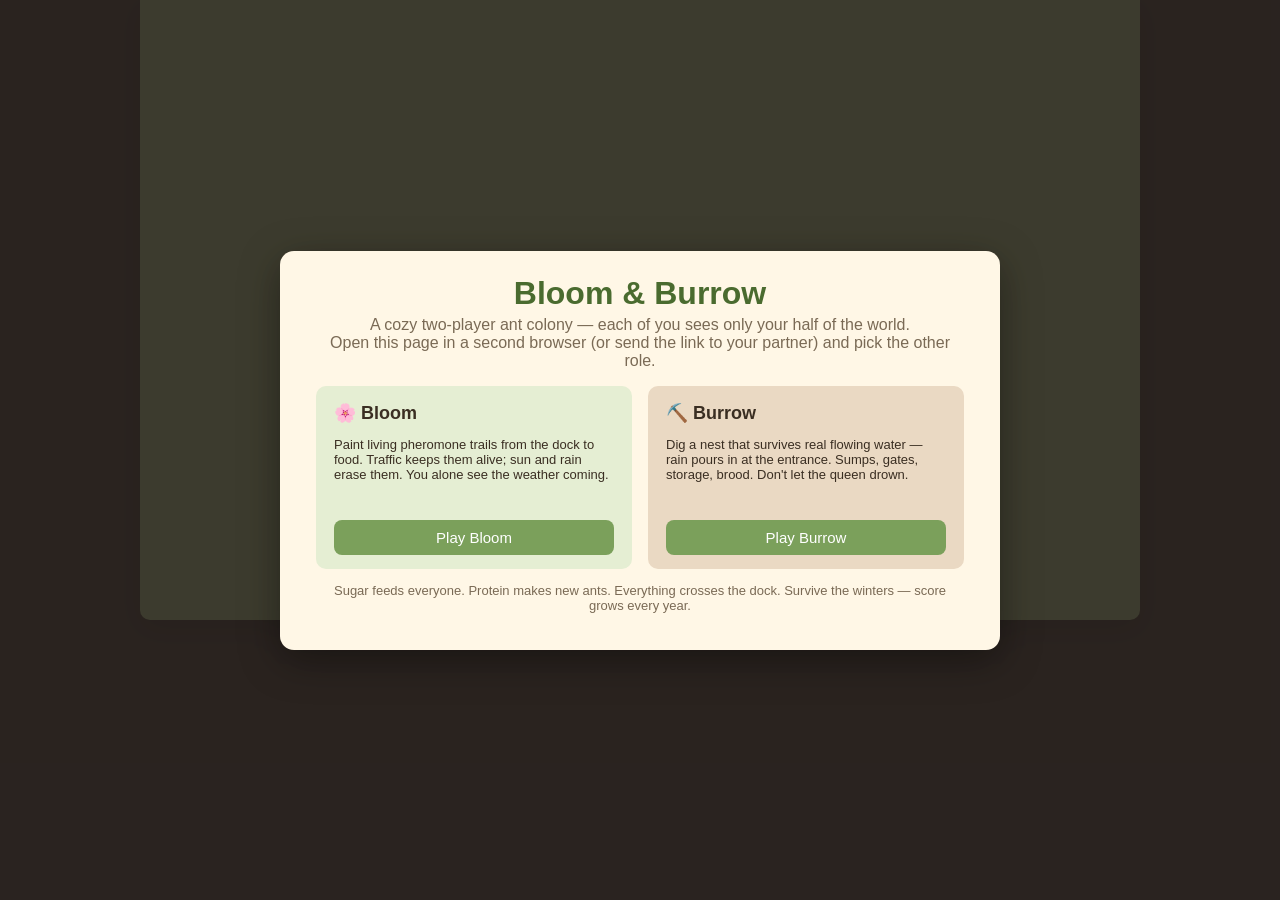
==== web/index.html @ 0b136b85 "Add Bloom & Burrow: networked two-player ant colony game A cozy asymmetric co-op where two players s" ====
<!DOCTYPE html>
<html lang="en">
<head>
<meta charset="UTF-8">
<meta name="viewport" content="width=device-width, initial-scale=1.0, maximum-scale=1.0, user-scalable=no">
<meta name="theme-color" content="#2b2420">
<title>Bloom &amp; Burrow</title>
<script>
// If served via the apache symlink (https://shnei.de/antgame/), hop over to
// the game server itself so the API is same-origin (no mixed-content issues).
// Keeps query params (?role=…&bot=1) intact.
if (location.protocol === 'https:') {
  location.replace('http://' + location.hostname + ':8420/' + location.search);
}
</script>
<link rel="stylesheet" href="style.css">
</head>
<body>
<div id="topbar" class="hidden">
  <span id="seasonPill">Spring · Y1</span>
  <div id="seasonBar"><div id="seasonFill"></div></div>
  <span id="antInfo"></span>
  <span id="dockInfo"></span>
  <span id="scoreInfo"></span>
  <button id="muteBtn" title="toggle sound">🔊</button>
  <span id="roleInfo" class="right"></span>
</div>

<div id="bloomBar" class="rolebar hidden">
  <span id="forecast">☀️</span>
  <span class="meter">Pheromone <div id="pherBar"><div id="pherFill"></div></div> <b id="pherVal"></b></span>
  <button id="recallBtn">Recall foragers</button>
  <button id="eraseBtn">✕ Erase</button>
  <span class="hint"><b>Drag from the dock</b> (or branch off a trail) to route your ants.
    Ants carry one 🍯 and one 🥩 at once — route through both! Traffic feeds every trail
    it crosses; unused ones fade. Erase: right-click or the Erase button.</span>
</div>

<div id="burrowBar" class="rolebar hidden">
  <span id="storeInfo"></span>
  <span id="queenInfo"></span>
  <span class="tools">
    <button class="tool active" data-tool="dig">⛏ Dig</button>
    <button class="tool" data-tool="stockpile">▦ Stockpile</button>
    <button class="tool" data-tool="nursery">♥ Nursery</button>
    <button class="tool" data-tool="gate">🚪 Gate</button>
    <button class="tool" data-tool="egg">🥚 Egg</button>
  </span>
  <label class="alloc">Outside workers: <b id="allocVal">4</b>
    <input type="range" id="allocSlider" min="0" max="12" value="4">
  </label>
</div>

<canvas id="view" width="1000" height="620"></canvas>
<div id="toasts"></div>

<div id="overlay">
  <div class="panel" id="lobby">
    <h1>Bloom &amp; Burrow</h1>
    <p class="sub">A cozy two-player ant colony — each of you sees only your half of the world.<br>
    Open this page in a second browser (or send the link to your partner) and pick the other role.</p>
    <div class="roles">
      <div class="rolecard bloom">
        <h2>🌸 Bloom</h2>
        <p>Paint living pheromone trails from the dock to food. Traffic keeps them
           alive; sun and rain erase them. You alone see the weather coming.</p>
        <button id="joinBloom">Play Bloom</button>
        <p class="taken hidden" id="bloomTaken">taken</p>
      </div>
      <div class="rolecard burrow">
        <h2>⛏️ Burrow</h2>
        <p>Dig a nest that survives real flowing water — rain pours in at the
           entrance. Sumps, gates, storage, brood. Don't let the queen drown.</p>
        <button id="joinBurrow">Play Burrow</button>
        <p class="taken hidden" id="burrowTaken">taken</p>
      </div>
    </div>
    <p class="tip">Sugar feeds everyone. Protein makes new ants. Everything crosses the dock. Survive the winters — score grows every year.</p>
  </div>
  <div class="panel hidden" id="waiting">
    <h1>Waiting for your partner…</h1>
    <p class="sub">The game starts as soon as both roles are filled.</p>
    <p class="tip">Share this link: <b id="shareUrl"></b></p>
    <button id="botBtn">🤖 Play with a bot partner</button>
    <p class="tip">The bot plays the other role decently — perfect for testing solo.
       A human can take over from it at any time.</p>
  </div>
  <div class="panel hidden" id="gameover">
    <h1>The colony has fallen</h1>
    <p class="sub" id="overMsg"></p>
    <button id="restartBtn">Start a new colony</button>
  </div>
</div>

<script src="client.js"></script>
</body>
</html>
---- web/style.css ----
html, body {
  margin: 0; padding: 0;
  background: #2b2420;
  font-family: "Segoe UI", "Helvetica Neue", sans-serif;
  color: #3a2e22;
  display: flex; flex-direction: column; align-items: center;
  min-height: 100vh;
}
.hidden { display: none !important; }

#topbar, .rolebar {
  width: min(1000px, 98vw);
  background: #fff7e6;
  display: flex; align-items: center; gap: 14px;
  padding: 8px 14px; box-sizing: border-box;
  font-size: 14px;
}
#topbar { margin-top: 10px; border-radius: 10px 10px 0 0; border-bottom: 1px solid #e8dcc0; flex-wrap: wrap; }
#topbar > span { white-space: nowrap; }   /* wrap between items, never inside them */
.rolebar { border-bottom: 1px solid #e8dcc0; flex-wrap: wrap; }

#seasonPill {
  background: #8fbf6b; padding: 3px 12px; border-radius: 12px; font-weight: 600; white-space: nowrap;
}
#seasonBar { width: 110px; height: 9px; background: #e5dcc5; border-radius: 5px; overflow: hidden; }
#seasonFill { height: 100%; width: 0; background: #8fbf6b; }
.right { margin-left: auto; color: #7a6a55; }
.hint { color: #8a7a60; font-size: 12px; }
.meter { display: flex; align-items: center; gap: 6px; font-size: 13px; white-space: nowrap; }
#pherBar { width: 90px; height: 10px; background: #e5dcc5; border-radius: 5px; overflow: hidden; }
#pherFill { height: 100%; width: 100%; background: #8a5aa8; }
#muteBtn { background: transparent; color: #7a6a55; font-size: 15px; padding: 2px 6px; }

button {
  font: inherit; font-size: 13px;
  background: #7ba05b; color: #fff; border: none;
  border-radius: 8px; padding: 6px 14px; cursor: pointer;
}
button:hover { filter: brightness(1.08); }
button.warn, button#recallBtn.on { background: #c05030; }
.tool { background: #a58a5f; }
.tool.active { background: #6b4a2f; box-shadow: 0 0 0 2px #f3d34a inset; }
.alloc { display: flex; align-items: center; gap: 8px; font-size: 13px; margin-left: auto; }
#allocSlider { width: 130px; }

canvas {
  /* display size is set by fitCanvas() in client.js so the whole world —
     especially the pit — always fits on screen; this is just the pre-JS state */
  max-width: 98vw;
  display: block;
  border-radius: 0 0 10px 10px;
  box-shadow: 0 8px 30px rgba(0,0,0,.5);
  background: #a4c47e;
  touch-action: none;   /* drawing trails must not scroll the page */
}
button { touch-action: manipulation; }
#eraseBtn.on { background: #c05030; }

#toasts {
  /* bottom of the play area — never on top of the toolbars */
  position: fixed; bottom: 24px; left: 50%; transform: translateX(-50%);
  display: flex; flex-direction: column-reverse; gap: 6px; align-items: center;
  pointer-events: none; z-index: 40;
}
.toast {
  background: rgba(70,90,50,.92); color: #fff7e6;
  padding: 5px 16px; border-radius: 12px; font-size: 13px;
  animation: fadein .25s ease-out;
}
.toast.bad { background: rgba(160,50,40,.92); }
@keyframes fadein { from { opacity: 0; transform: translateY(-8px); } to { opacity: 1; } }

#overlay {
  position: fixed; inset: 0; z-index: 50;
  display: flex; align-items: center; justify-content: center;
  background: rgba(43,36,32,.85);
}
#overlay.hidden { display: none; }
.panel {
  background: #fff7e6; border-radius: 14px;
  padding: 24px 36px; max-width: min(720px, 92vw); max-height: 92vh; overflow-y: auto; box-sizing: border-box; text-align: center;
  box-shadow: 0 10px 40px rgba(0,0,0,.4);
}
.panel h1 { margin: 0 0 4px; font-size: 32px; color: #4a6b2f; }
#gameover h1 { color: #a05030; }
.panel .sub { margin: 0 0 16px; color: #7a6a55; }
.roles { display: flex; gap: 16px; text-align: left; }
.rolecard { flex: 1; border-radius: 10px; padding: 14px 18px; }
.rolecard.bloom { background: #e5eed3; }
.rolecard.burrow { background: #ead9c3; }
.rolecard h2 { font-size: 18px; margin: 2px 0 8px; }
.rolecard p { font-size: 13px; min-height: 70px; }
.rolecard button { width: 100%; padding: 9px; font-size: 15px; }
.rolecard .taken { color: #a05030; font-weight: 600; text-align: center; min-height: 0; }
.tip { font-size: 13px; color: #7a6a55; margin-top: 14px; }

/* ---------- responsive (kept at end of file: these must win the cascade) ---------- */
@media (max-height: 520px) {
  #topbar { margin-top: 0; }
  #overlay { align-items: flex-start; }
  .panel { margin-top: 8px; }
}
@media (max-width: 700px), (max-height: 520px) {
  #topbar, .rolebar { font-size: 12px; gap: 6px 10px; padding: 4px 6px; }
  #topbar { margin-top: 0; position: relative; padding-right: 32px; }
  #muteBtn { position: absolute; right: 2px; top: 2px; }  /* never costs a row */
  #seasonPill { padding: 2px 8px; font-size: 11px; }
  #seasonBar { width: 56px; }
  #forecast { font-size: 11px; }
  .meter { font-size: 11px; }
  #pherBar { width: 64px; }
  .hint { display: none; }
  #roleInfo { display: none; }   /* you know who you are — save a bar row */
  button { padding: 7px 10px; font-size: 12px; }  /* still fat enough to tap */
  .tool { padding: 7px 7px; font-size: 11px; }
  #allocSlider { width: 90px; }
  .alloc { margin-left: 0; font-size: 11px; }
  .roles { flex-direction: column; }
  .rolecard p { min-height: 0; }
  .panel { padding: 14px 16px; }
  .panel h1 { font-size: 22px; }
  #toasts { top: auto; bottom: 50px; width: 96vw; }
  .toast { font-size: 12px; text-align: center; }
}

/* portrait: toasts must never sit on the pit (bottom of Bloom's canvas).
   Kept last so it wins over the small-screen toast rule above. */
@media (orientation: portrait) {
  #toasts { top: auto; bottom: 110px; }
}
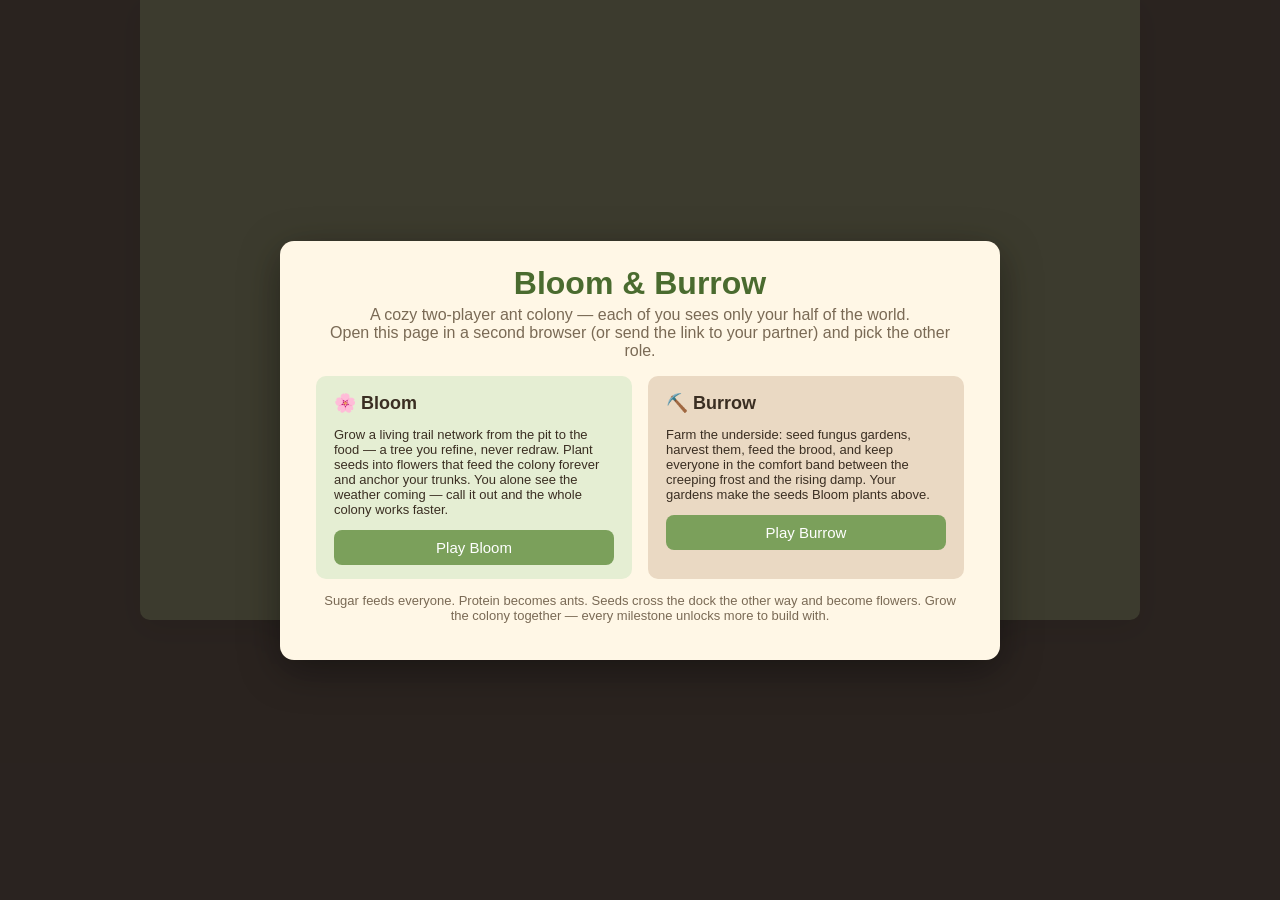
==== commit fcae7519: "v7 "the growing cut": graph Bloom, farming Burrow, seed loop Full redesign per PLAN.md — two interlo" ====
--- a/web/index.html
+++ b/web/index.html
@@ -28,24 +28,28 @@
 
 <div id="bloomBar" class="rolebar hidden">
   <span id="forecast">☀️</span>
-  <span class="meter">Pheromone <div id="pherBar"><div id="pherFill"></div></div> <b id="pherVal"></b></span>
+  <span class="meter" id="segInfo" title="trail segments — each edge costs some; erase to get them back; milestones grant more"></span>
+  <button id="plantBtn" title="plant a seed from the ledge — a renewable flower AND a junction for your trails">🌰 Plant</button>
+  <button id="warnBtn" class="hidden" title="relay the forecast to Burrow — a warned colony works faster all season">📢 Warn</button>
   <button id="recallBtn">Recall foragers</button>
   <button id="eraseBtn">✕ Erase</button>
-  <span class="hint"><b>Drag from the dock</b> (or branch off a trail) to route your ants.
-    Ants carry one 🍯 and one 🥩 at once — route through both! Traffic feeds every trail
-    it crosses; unused ones fade. Erase: right-click or the Erase button.</span>
+  <span class="hint"><b>Tap a node, then another node</b> (or drag between them) to lay a trail —
+    every trail leads home to the pit. Ants carry one 🍯 and one 🥩 at once, harvesting every
+    node they pass. Trails are forever; erase to reclaim segments.</span>
 </div>
 
 <div id="burrowBar" class="rolebar hidden">
   <span id="storeInfo"></span>
   <span id="queenInfo"></span>
+  <span id="warnInfo"></span>
   <span class="tools">
     <button class="tool active" data-tool="dig">⛏ Dig</button>
     <button class="tool" data-tool="stockpile">▦ Stockpile</button>
     <button class="tool" data-tool="nursery">♥ Nursery</button>
-    <button class="tool" data-tool="gate">🚪 Gate</button>
-    <button class="tool" data-tool="egg">🥚 Egg</button>
+    <button class="tool" data-tool="garden" title="seed it (1🍯+1🥩), let it grow in comfort, tap to harvest 3🥩 — every 2nd harvest yields a 🌰 seed for Bloom">🍄 Garden</button>
+    <button class="tool" data-tool="fill" title="remove rooms and backfill tunnels">🧱 Fill</button>
   </span>
+  <button id="broodBtn" title="when ON, workers carry protein to the queen and she lays into an adjacent nursery">🍼 Brood: ON</button>
   <label class="alloc">Outside workers: <b id="allocVal">4</b>
     <input type="range" id="allocSlider" min="0" max="12" value="4">
   </label>
@@ -53,6 +57,7 @@
 
 <canvas id="view" width="1000" height="620"></canvas>
 <div id="toasts"></div>
+<div id="postcard" class="hidden"></div>
 
 <div id="overlay">
   <div class="panel" id="lobby">
@@ -62,20 +67,25 @@
     <div class="roles">
       <div class="rolecard bloom">
         <h2>🌸 Bloom</h2>
-        <p>Paint living pheromone trails from the dock to food. Traffic keeps them
-           alive; sun and rain erase them. You alone see the weather coming.</p>
+        <p>Grow a living trail network from the pit to the food — a tree you
+           refine, never redraw. Plant seeds into flowers that feed the colony
+           forever and anchor your trunks. You alone see the weather coming —
+           call it out and the whole colony works faster.</p>
         <button id="joinBloom">Play Bloom</button>
         <p class="taken hidden" id="bloomTaken">taken</p>
       </div>
       <div class="rolecard burrow">
         <h2>⛏️ Burrow</h2>
-        <p>Dig a nest that survives real flowing water — rain pours in at the
-           entrance. Sumps, gates, storage, brood. Don't let the queen drown.</p>
+        <p>Farm the underside: seed fungus gardens, harvest them, feed the
+           brood, and keep everyone in the comfort band between the creeping
+           frost and the rising damp. Your gardens make the seeds Bloom
+           plants above.</p>
         <button id="joinBurrow">Play Burrow</button>
         <p class="taken hidden" id="burrowTaken">taken</p>
       </div>
     </div>
-    <p class="tip">Sugar feeds everyone. Protein makes new ants. Everything crosses the dock. Survive the winters — score grows every year.</p>
+    <p class="tip">Sugar feeds everyone. Protein becomes ants. Seeds cross the dock the other way and become flowers.
+       Grow the colony together — every milestone unlocks more to build with.</p>
   </div>
   <div class="panel hidden" id="waiting">
     <h1>Waiting for your partner…</h1>
--- a/web/style.css
+++ b/web/style.css
@@ -40,6 +40,8 @@
 button.warn, button#recallBtn.on { background: #c05030; }
 .tool { background: #a58a5f; }
 .tool.active { background: #6b4a2f; box-shadow: 0 0 0 2px #f3d34a inset; }
+.tool.pulse { animation: toolpulse 1.1s infinite; }
+@keyframes toolpulse { 50% { filter: brightness(1.3); box-shadow: 0 0 0 2px #f3d34a; } }
 .alloc { display: flex; align-items: center; gap: 8px; font-size: 13px; margin-left: auto; }
 #allocSlider { width: 130px; }
 
@@ -55,6 +57,20 @@
 }
 button { touch-action: manipulation; }
 #eraseBtn.on { background: #c05030; }
+#plantBtn.on { background: #6b4a2f; box-shadow: 0 0 0 2px #f3d34a inset; }
+button:disabled { opacity: .55; cursor: default; }
+
+#postcard {
+  position: fixed; top: 18%; left: 50%; transform: translateX(-50%);
+  z-index: 45; pointer-events: none;
+  background: #fff7e6; border-radius: 14px; padding: 14px 34px;
+  box-shadow: 0 10px 40px rgba(0,0,0,.45); text-align: center;
+  animation: cardin .5s ease-out;
+}
+#postcard h2 { margin: 0 0 4px; color: #4a6b2f; }
+#postcard p { margin: 2px 0; color: #5a4a35; font-size: 15px; }
+#postcard .pcScore { font-weight: 700; font-size: 18px; color: #a07a20; }
+@keyframes cardin { from { opacity: 0; transform: translateX(-50%) translateY(-16px); } to { opacity: 1; transform: translateX(-50%); } }
 
 #toasts {
   /* bottom of the play area — never on top of the toolbars */
